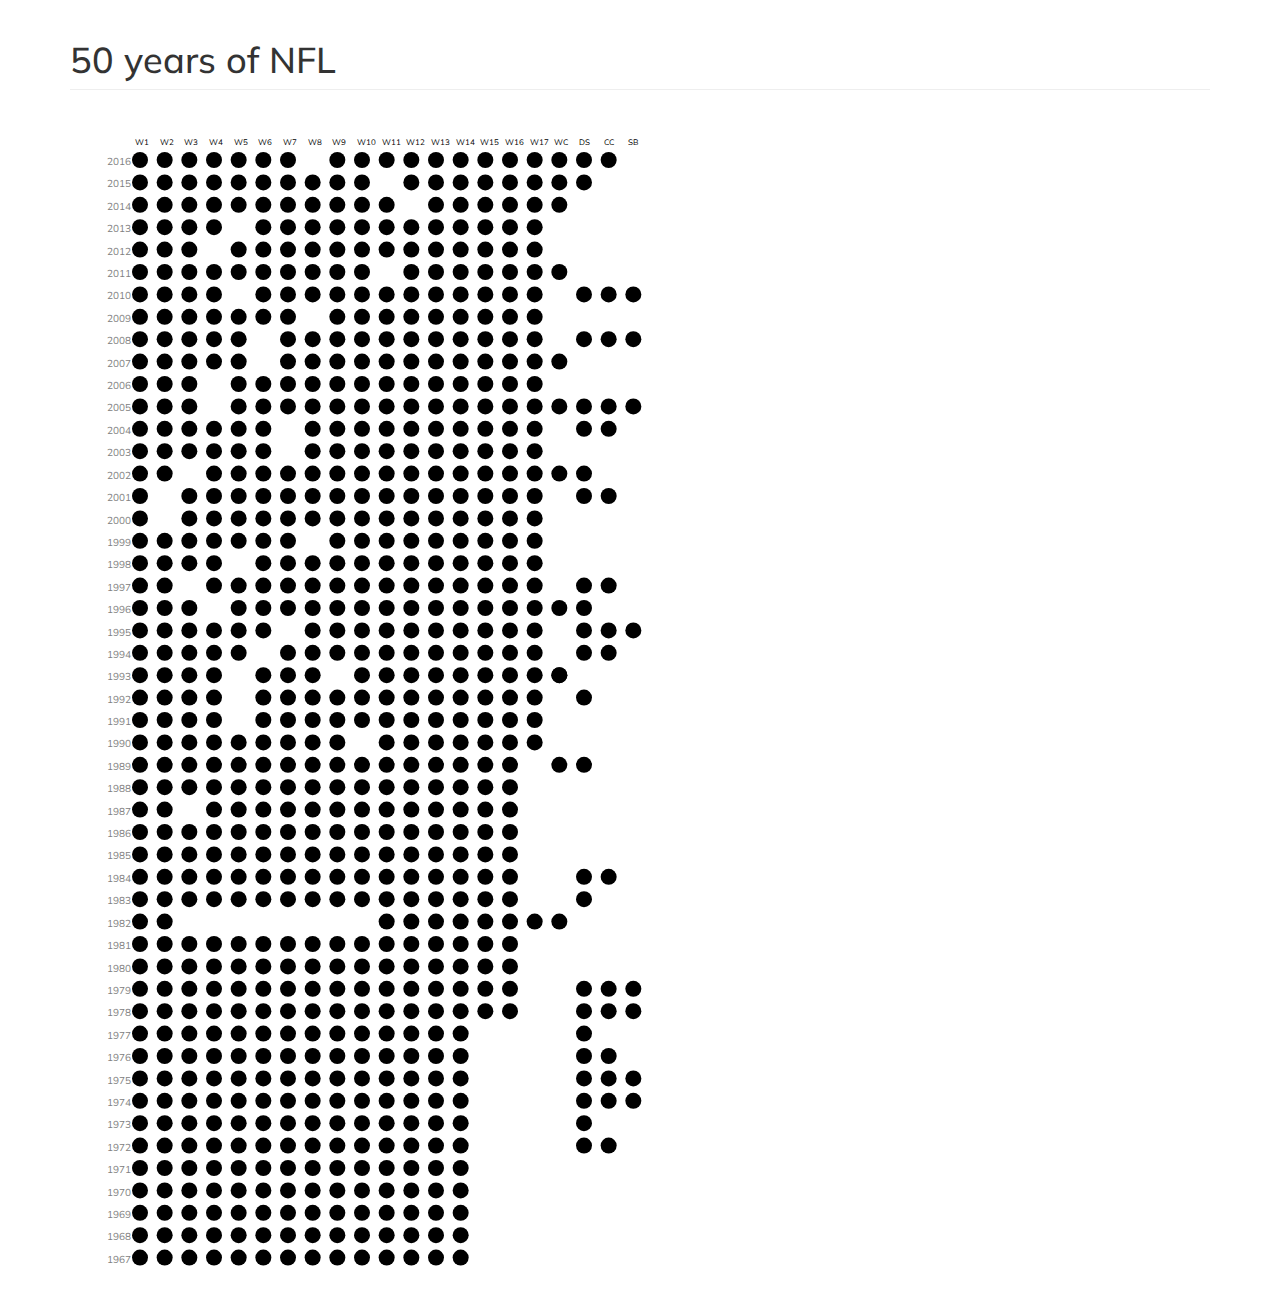
==== index.html @ eb29ddbe "All files" ====
<!DOCTYPE html>
<html>
<head>
    <title>NFL</title>
    <script
  src="https://code.jquery.com/jquery-3.1.1.min.js"
  integrity="sha256-hVVnYaiADRTO2PzUGmuLJr8BLUSjGIZsDYGmIJLv2b8="
  crossorigin="anonymous"></script>
    <script src="js/d3.min.js"></script>
     <script src="https://maxcdn.bootstrapcdn.com/bootstrap/3.3.7/js/bootstrap.min.js"></script>
    <link href="https://maxcdn.bootstrapcdn.com/bootstrap/3.3.7/css/bootstrap.min.css" type="text/css" rel="stylesheet">
    <script src="https://maxcdn.bootstrapcdn.com/bootstrap/3.3.7/js/bootstrap.min.js"></script>
    <script src="js/script.js"></script>
    <link href="css/styles.css" rel="stylesheet" type="text/css">
    <meta name="viewport" content="width=device-width, initial-scale=1">
</head>
<body>
<div class="container">
    <h1 class="page-header" id="glyphicons">50 years of NFL</h1>
    <div id="teamChart1"></div>
</div>
</body>
</html>
---- css/styles.css ----
@import url('https://fonts.googleapis.com/css?family=Muli');

html {
    height: 100%;
}
body {
/*	background-color: #F1F1F1;*/
	font-family: 'Muli', sans-serif;
	margin: 0;
    height: 100%;
}
.sport-pane {
/*    float: left; FIX*/
	max-width: 250px;
	min-width: 200px;
	flex-grow: 1;
	margin: 0;
	background-color: #FFF;
	box-shadow: 0 10px 20px rgba(0,0,0,0.19), 0 6px 6px rgba(0,0,0,0.23);
	z-index: 1;
	padding: 0;
    height: 100%;
}

.sport-pane li {
	list-style: none;
	display: flex;
	align-items: center;
	cursor: pointer;
}
.sport-list {
	padding: 10px;
	border-bottom: 1.5px solid #ccc;
}

.sport-img {
    width: 50px;
	height: 50px;
	border-radius: 50%;
	margin-left: 5px;
}

.sport-list:hover {
	background-color: #DDD;
}

.event-pane {
    position:absolute;
    border:3px solid #ccc;
    background:#333;
    padding:5px;
/*    display:none;*/
    color:#fff;
    box-shadow: 4px 4px 3px rgba(103, 115, 130, 1);
    opacity:0.9
}

.sport-pane div {
    border-bottom: 1.5px solid #ccc;
}
.event-list {
    border-bottom: .5px solid #ddd;
    padding: 10px 10px 10px 30px;
}
.event-list:hover {
    background-color: #eee;
}
/*Circles*/
.players {
    opacity: .9;
/*    clip-path: circle(60px at center);*/
}
/* Charts */
/* Axis */
.yAxis {
    fill: none;
    stroke: none;
}
.yAxis path {
    display: none;
}
.tick line {
    display: none;
}

/* Preview Wrap */

.previewWrap {
    position: absolute;
    border:3px solid #ccc;
    padding:5px;
    box-shadow: 4px 4px 3px rgba(103, 115, 130, 1);
}
.previewWrap::after {
    top: 0;
    left: 0;
    bottom: 0;
    right: 0;
    content: "";
    position:absolute;
    width: 180px;
    height: 100px;
    background-image:url(images/logo.png);
    background-size: 50px;
    background-repeat: no-repeat;
    background-position: bottom right;
    background-color: #fff;
/*    display:none;*/
    color:#777;
    opacity:0.9;
    z-index: -1;   
}


.xAxis text{
    font-size:8px;
}

text{
    font-size:10px;
}
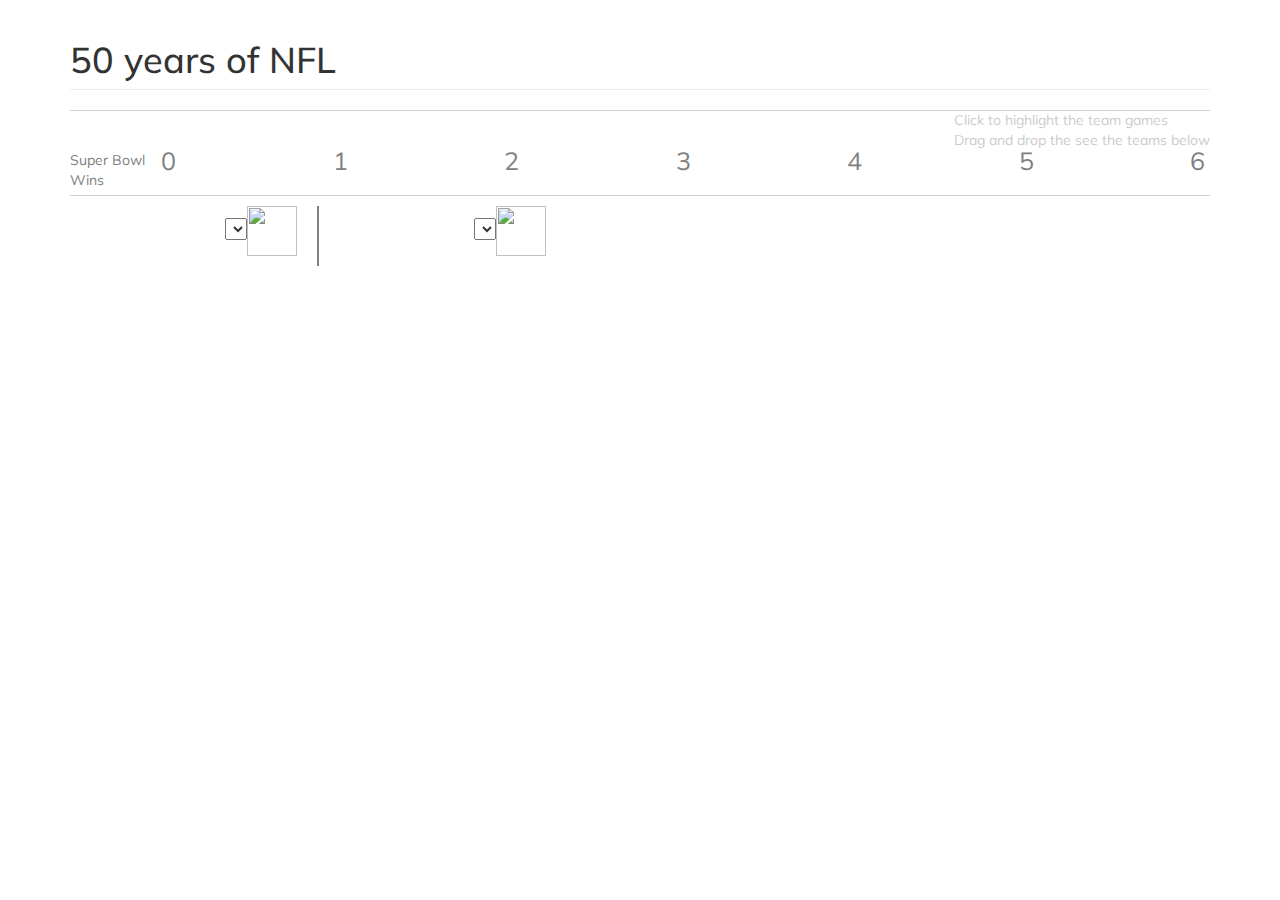
==== commit 2b9c39cf: "pushing style files" ====
--- a/index.html
+++ b/index.html
@@ -11,13 +11,57 @@
     <link href="https://maxcdn.bootstrapcdn.com/bootstrap/3.3.7/css/bootstrap.min.css" type="text/css" rel="stylesheet">
     <script src="https://maxcdn.bootstrapcdn.com/bootstrap/3.3.7/js/bootstrap.min.js"></script>
     <script src="js/script.js"></script>
-    <link href="css/styles.css" rel="stylesheet" type="text/css">
+    <link href="css/styles2.css" rel="stylesheet" type="text/css">
     <meta name="viewport" content="width=device-width, initial-scale=1">
+
+    <link rel="stylesheet" type="text/css" href="jquery-ui.min.css">
+
+<script src="js/jquery-ui.min.js"></script>
+<script src="data/teamColorMap.js"></script>
+<script src="js/top.js"></script>
 </head>
 <body>
+
+<div class="tooltip"></div>
 <div class="container">
     <h1 class="page-header" id="glyphicons">50 years of NFL</h1>
-    <div id="teamChart1"></div>
+    <!--<svg id="legend" width="300" height="70">-->
+        <!--<text x="5" y="15">Oppn League Win %<title>The intensity of the colors indicate how well did the opposition team play during that league</title></text>-->
+        <!--<circle class="win1" r="6" cx="125" cy="10" ><title>A darker green is indicative of a win against a team that performed well during the league</title></circle>-->
+        <!--<circle class="win0" r="6" cx="135" cy="10" ><title>A lighter green is indicative of a win against a team that did not performed well during the league</title></circle>-->
+        <!--<circle class="lost1" r="6" cx="145" cy="10" ><title>A lighter red is indicative of a loss against a team that performed well during the league</title></circle>-->
+        <!--<circle class="lost0" r="6" cx="155" cy="10"><title>A darker red is indicative of a loss against a team that did not performed well during the league</title></circle>-->
+
+        <!--<text x="5" y="35">Game Win/loss Margin<title>The size indicates by how much margin the team won or lost, indicative of the team's performance for a particular game</title></text>-->
+        <!--<circle class="win0" r="5" cx="125" cy="30" ></circle>-->
+        <!--<circle class="win0" r="2" cx="135" cy="30" style="fill:black"></circle>-->
+        <!--<circle class="win0" r="2" cx="140" cy="30" style="fill:black"></circle>-->
+        <!--<circle class="win0" r="12" cx="155" cy="30"></circle>-->
+
+        <!--<text x="5" y="55">Home | Away <title>The stroke indicates whether the team played at home or away</title></text>-->
+        <!--<circle class="win0" r="6" cx="125" cy="50" style="stroke:black;" ></circle>-->
+        <!--<circle class="win0" r="6" cx="155" cy="50" ></circle>-->
+
+
+    <!--</svg>-->
+    <div id='vis'><span>Click to highlight the team games<br>Drag and drop the see the teams below</span></div>
+
+    <div id='row'>
+        <p>
+            Super Bowl<br>
+            Wins
+        </p>
+        <svg width="1200px" height="40px"></svg>
+    </div>
+
+    <!--<div id="team1Drop"> Release to  add team</div>-->
+    <!--<div id="team2Drop"> Release to  add team</div>-->
+
+    <div id="teamChart1" class="showrightBorder"><select id="team1"></select><img class="heading" src=""><h4 ></h4></div>
+
+
+    <div id="teamChart2"> <select id="team2"></select><img class="heading" src=""><h4 ></h4></div>
+
 </div>
 </body>
 </html>--- a/css/styles2.css
+++ b/css/styles2.css
@@ -0,0 +1,298 @@
+@import url('https://fonts.googleapis.com/css?family=Muli');
+
+html {
+    height: 100%;
+}
+body {
+/*	background-color: #F1F1F1;*/
+	font-family: 'Muli', sans-serif;
+	margin: 0;
+    height: 100%;
+}
+.sport-pane {
+/*    float: left; FIX*/
+	max-width: 250px;
+	min-width: 200px;
+	flex-grow: 1;
+	margin: 0;
+	background-color: #FFF;
+	box-shadow: 0 10px 20px rgba(0,0,0,0.19), 0 6px 6px rgba(0,0,0,0.23);
+	z-index: 1;
+	padding: 0;
+    height: 100%;
+}
+
+.sport-pane li {
+	list-style: none;
+	display: flex;
+	align-items: center;
+	cursor: pointer;
+}
+.sport-list {
+	padding: 10px;
+	border-bottom: 1.5px solid #ccc;
+}
+
+.sport-img {
+    width: 50px;
+	height: 50px;
+	border-radius: 50%;
+	margin-left: 5px;
+}
+
+.sport-list:hover {
+	background-color: #DDD;
+}
+
+.event-pane {
+    position:absolute;
+    border:3px solid #ccc;
+    background:#333;
+    padding:5px;
+/*    display:none;*/
+    color:#fff;
+    box-shadow: 4px 4px 3px rgba(103, 115, 130, 1);
+    opacity:0.9
+}
+
+.sport-pane div {
+    border-bottom: 1.5px solid #ccc;
+}
+.event-list {
+    border-bottom: .5px solid #ddd;
+    padding: 10px 10px 10px 30px;
+}
+.event-list:hover {
+    background-color: #eee;
+}
+/*Circles*/
+.players {
+    opacity: .9;
+/*    clip-path: circle(60px at center);*/
+}
+/* Charts */
+/* Axis */
+.yAxis {
+    fill: none;
+    stroke: none;
+}
+.yAxis path {
+    display: none;
+}
+.tick line {
+    display: none;
+}
+
+/* Preview Wrap */
+
+.previewWrap {
+    position: absolute;
+    border:3px solid #ccc;
+    padding:5px;
+    box-shadow: 4px 4px 3px rgba(103, 115, 130, 1);
+}
+.previewWrap::after {
+    top: 0;
+    left: 0;
+    bottom: 0;
+    right: 0;
+    content: "";
+    position:absolute;
+    width: 180px;
+    height: 100px;
+    background-image:url(images/logo.png);
+    background-size: 50px;
+    background-repeat: no-repeat;
+    background-position: bottom right;
+    background-color: #fff;
+/*    display:none;*/
+    color:#777;
+    opacity:0.9;
+    z-index: -1;
+}
+
+
+.xAxis text{
+    font-size:8px;
+}
+
+text{
+    font-size:10px;
+}
+
+.win0{
+    fill:#a6d96a
+
+
+}
+
+.win1{
+     fill:#1a9641
+}
+
+
+
+.lost0{
+     fill:#d7191c
+
+
+}
+
+.lost1{
+    fill:#fdae61
+
+}
+
+.line{
+    stroke:#e0e0e0
+}
+circle{
+    stroke-width: 1px;
+}
+
+.tick{
+    cursor:pointer
+}
+
+.unhighlight{
+
+    opacity:0.2
+}
+
+.clicked{
+
+    opacity:1!important
+}
+
+.highlight{
+
+    opacity:1!important
+}
+
+.unclicked{
+    opacity:0.2
+}
+
+.hover{
+
+    opacity:1!important
+}
+
+.unhover{
+    opacity:0.2;
+}
+
+.unLogoClicked{
+     opacity:0.2;
+}
+
+.unclicked.unLogoClicked{
+    opacity:0.2
+}
+
+
+.LogoClicked{
+     opacity:1!important
+}
+
+.tooltip {
+     position: absolute;
+    /* height: 28px; */
+    pointer-events: none;
+    background: #dadada;
+    padding: 6px;
+    border: 2px solid gray;
+    stroke-width: 2px;
+    opacity: 0;
+    font-weight: bold;
+}
+
+#teamChart1{
+    float: left;
+    margin: 0 5px;
+     padding-right: 20px;
+}
+
+#teamChart1.showrightBorder{
+     border-right: 2px solid gray;
+}
+
+@media (min-width: 1200px)
+.container{
+    width:1200px;
+}
+
+select{
+    margin-left: 150px;
+}
+
+#vis{
+       border-bottom: 1px solid #d2d2d2;
+    margin-bottom: 10px;
+}
+
+#row text{
+    font-size:25px;
+    fill:gray
+}
+
+.node{
+    opacity:0.3
+    }
+
+
+img{
+    height: 50px;
+    width: 50px;
+
+}
+
+#team1Drop{
+
+position:absolute;
+background:gray;
+
+}
+
+.border-team {
+  border: thick solid gold;
+}
+
+#teamChart2{
+    float: left;
+
+}
+
+#row{
+    border-bottom: 1px solid #d2d2d2;
+    margin-bottom:10px;
+    color:gray;
+}
+
+p{
+    margin: 0;
+    position: absolute;
+}
+
+.black{
+    fill:black;
+    stroke: #6b6b6b;
+}
+
+#vis span{
+   float: right;
+   color:#ccc
+}
+
+#legend{
+    float: right;
+    margin-top: -100px;
+    right: 0;
+    position: absolute;
+}
+
+.big{
+    width:80px;
+    height:80px;
+    opacity:0.3
+}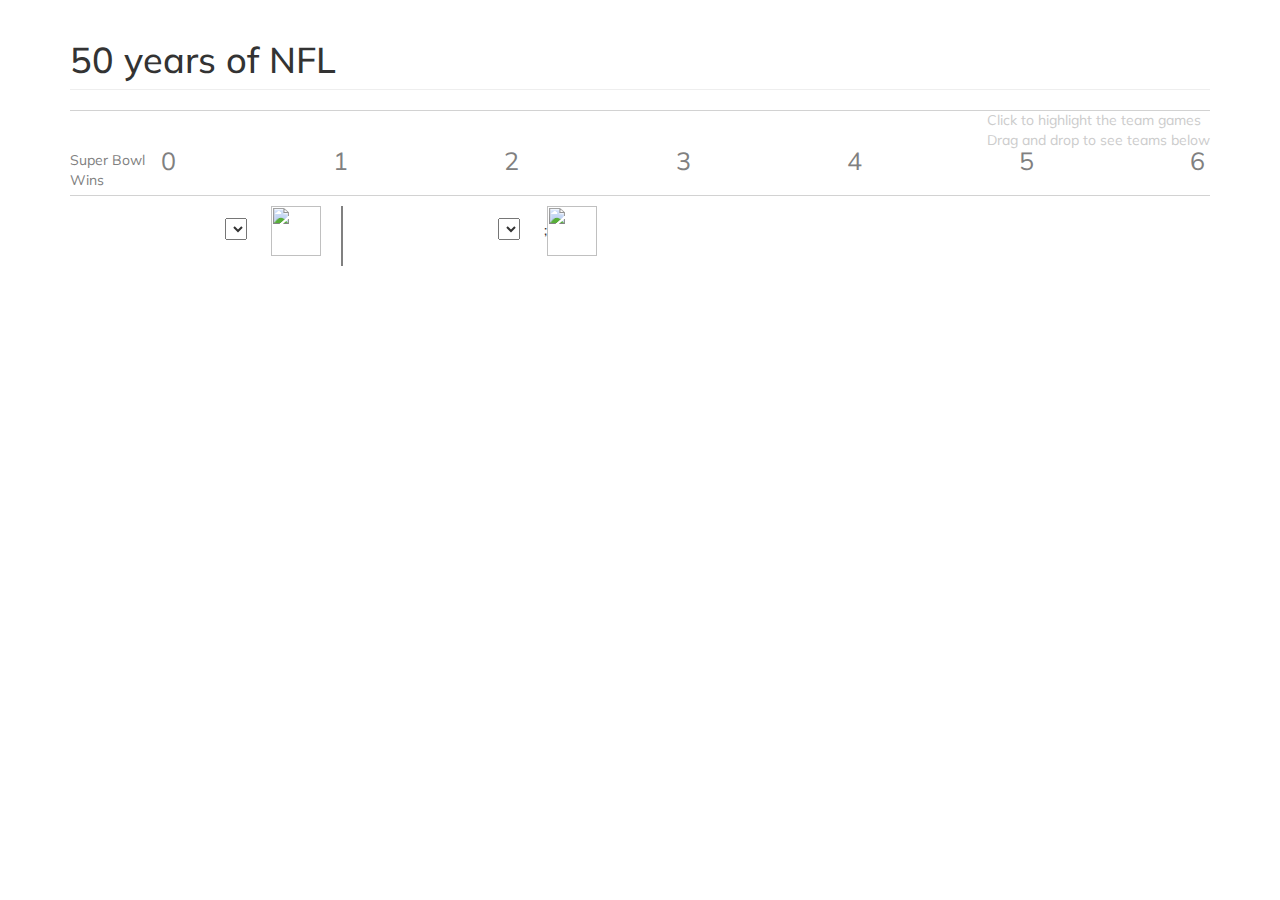
==== commit a989a0b1: "pushing space and fixing typo" ====
--- a/index.html
+++ b/index.html
@@ -44,7 +44,7 @@
 
 
     <!--</svg>-->
-    <div id='vis'><span>Click to highlight the team games<br>Drag and drop the see the teams below</span></div>
+    <div id='vis'><span>Click to highlight the team games<br>Drag and drop to see teams below</span></div>
 
     <div id='row'>
         <p>
@@ -57,10 +57,10 @@
     <!--<div id="team1Drop"> Release to  add team</div>-->
     <!--<div id="team2Drop"> Release to  add team</div>-->
 
-    <div id="teamChart1" class="showrightBorder"><select id="team1"></select><img class="heading" src=""><h4 ></h4></div>
+    <div id="teamChart1" class="showrightBorder"><select id="team1"></select>&nbsp;&nbsp;&nbsp;&nbsp;&nbsp;&nbsp;<img class="heading" src=""><h4 ></h4></div>
 
 
-    <div id="teamChart2"> <select id="team2"></select><img class="heading" src=""><h4 ></h4></div>
+    <div id="teamChart2"> <select id="team2"></select>&nbsp;&nbsp;&nbsp;&nbsp;&nbsp;&nbsp;;<img class="heading" src=""><h4 ></h4></div>
 
 </div>
 </body>
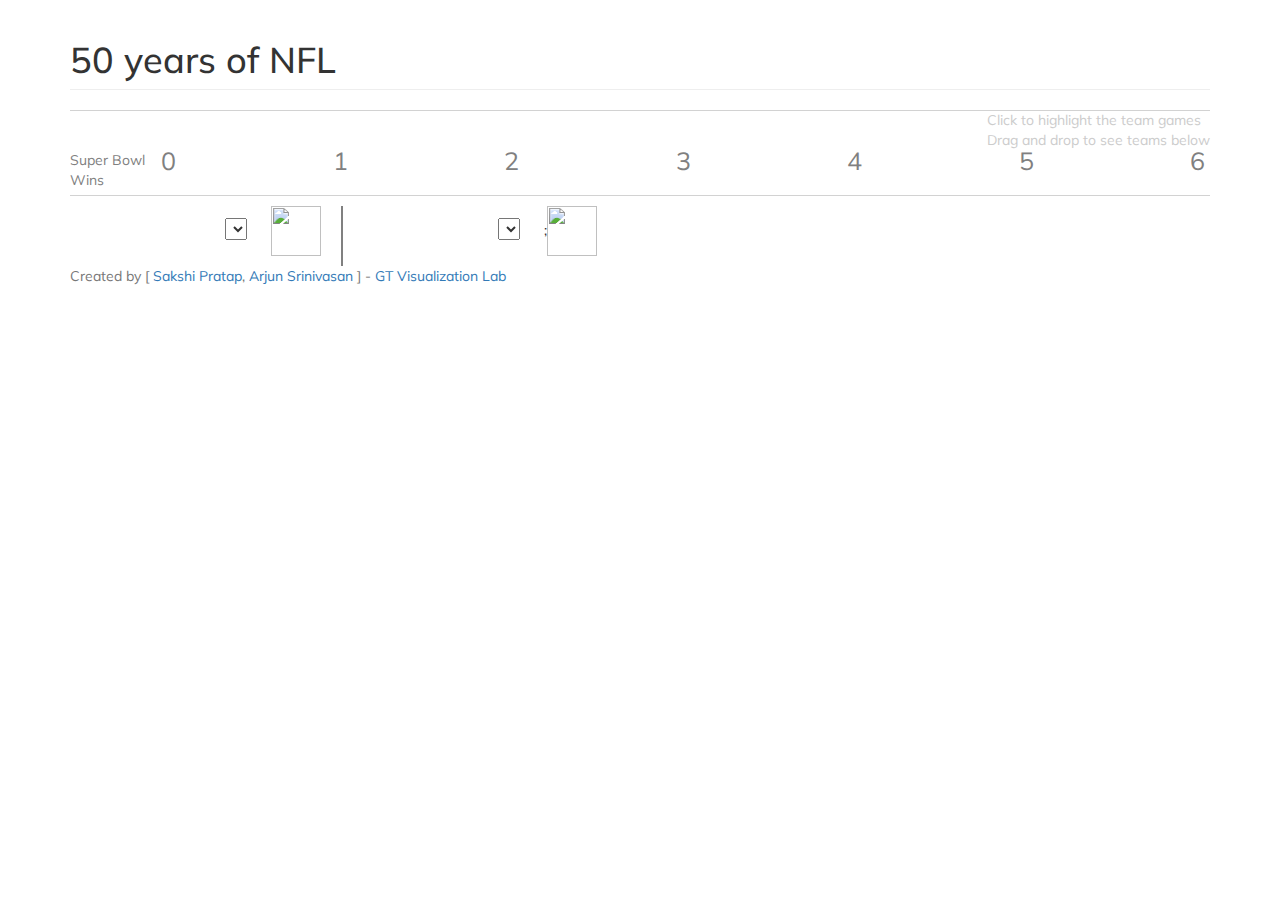
==== commit 1e904049: "pushing season win/loss map" ====
--- a/index.html
+++ b/index.html
@@ -18,6 +18,7 @@
 
 <script src="js/jquery-ui.min.js"></script>
 <script src="data/teamColorMap.js"></script>
+<script src="data/seasonWinLossMap.js"></script>
 <script src="js/top.js"></script>
 </head>
 <body>
@@ -63,5 +64,16 @@
     <div id="teamChart2"> <select id="team2"></select>&nbsp;&nbsp;&nbsp;&nbsp;&nbsp;&nbsp;;<img class="heading" src=""><h4 ></h4></div>
 
 </div>
+
+
+<div class="container">
+  <footer class="footer">
+    <div class="text-muted"> Created by [
+         <a href="//sakshi-23.github.io">Sakshi Pratap</a>,
+         <a href="//arjun010.github.io/">Arjun Srinivasan</a> ] -
+         <a href="//vis.gatech.edu/">GT Visualization Lab</a>
+
+    </div>
+
 </body>
 </html>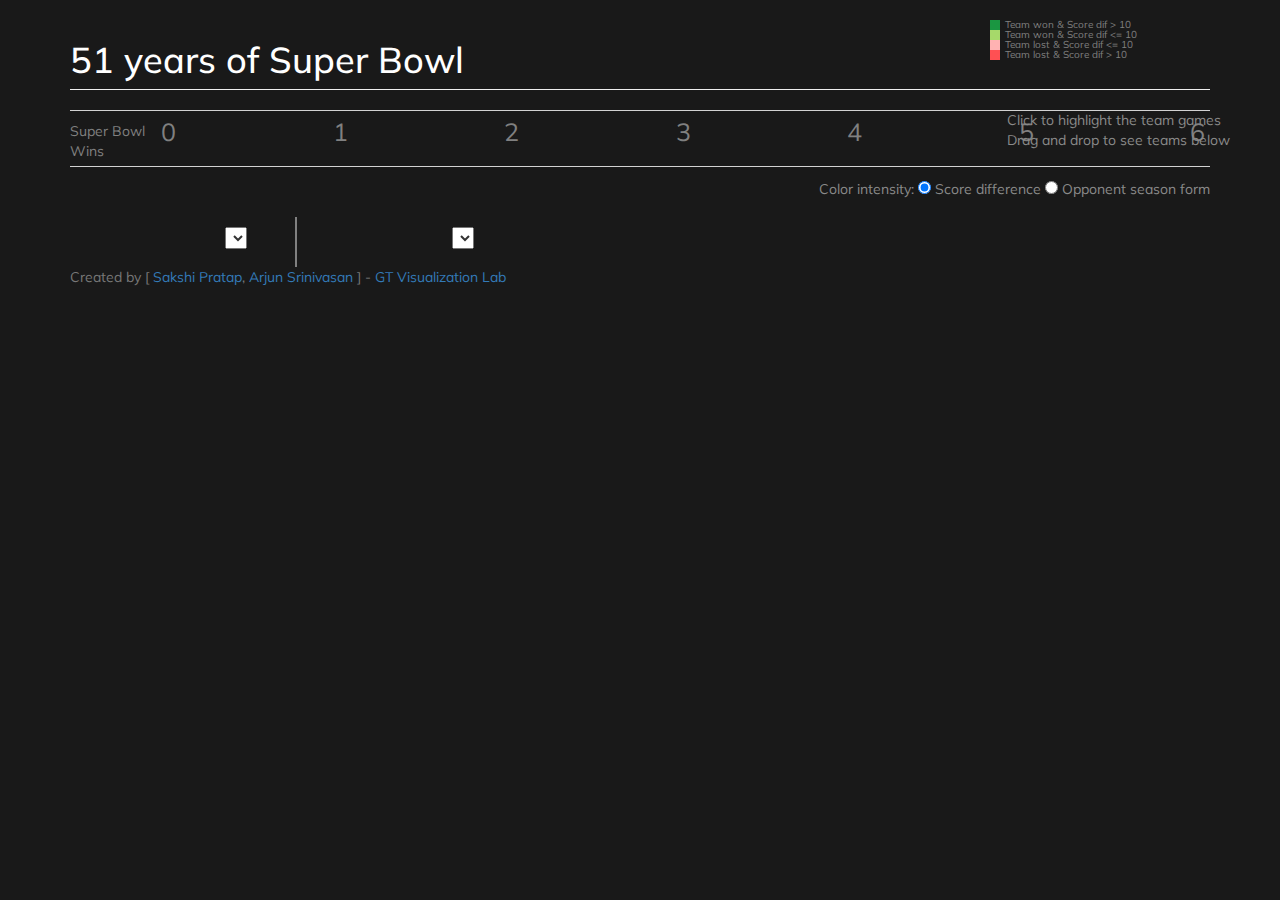
==== commit 421a5238: "All changes" ====
--- a/index.html
+++ b/index.html
@@ -10,8 +10,8 @@
      <script src="https://maxcdn.bootstrapcdn.com/bootstrap/3.3.7/js/bootstrap.min.js"></script>
     <link href="https://maxcdn.bootstrapcdn.com/bootstrap/3.3.7/css/bootstrap.min.css" type="text/css" rel="stylesheet">
     <script src="https://maxcdn.bootstrapcdn.com/bootstrap/3.3.7/js/bootstrap.min.js"></script>
-    <script src="js/script.js"></script>
-    <link href="css/styles2.css" rel="stylesheet" type="text/css">
+    <script src="js/script2.js"></script>
+    <link href="css/styles.css" rel="stylesheet" type="text/css">
     <meta name="viewport" content="width=device-width, initial-scale=1">
 
     <link rel="stylesheet" type="text/css" href="jquery-ui.min.css">
@@ -19,52 +19,74 @@
 <script src="js/jquery-ui.min.js"></script>
 <script src="data/teamColorMap.js"></script>
 <script src="data/seasonWinLossMap.js"></script>
-<script src="js/top.js"></script>
+<script src="js/top2.js"></script>
 </head>
-<body>
+<body style="background: #191919;">
+
 
 <div class="tooltip"></div>
 <div class="container">
-    <h1 class="page-header" id="glyphicons">50 years of NFL</h1>
-    <!--<svg id="legend" width="300" height="70">-->
-        <!--<text x="5" y="15">Oppn League Win %<title>The intensity of the colors indicate how well did the opposition team play during that league</title></text>-->
-        <!--<circle class="win1" r="6" cx="125" cy="10" ><title>A darker green is indicative of a win against a team that performed well during the league</title></circle>-->
-        <!--<circle class="win0" r="6" cx="135" cy="10" ><title>A lighter green is indicative of a win against a team that did not performed well during the league</title></circle>-->
-        <!--<circle class="lost1" r="6" cx="145" cy="10" ><title>A lighter red is indicative of a loss against a team that performed well during the league</title></circle>-->
-        <!--<circle class="lost0" r="6" cx="155" cy="10"><title>A darker red is indicative of a loss against a team that did not performed well during the league</title></circle>-->
+    <h1 class="page-header" id="glyphicons" style="color:white;">51 years of Super Bowl</h1>
+    <svg class="legend" id="legend1" width="300" height="70">
+        <text fill="gray" x="25" y="18">Team won & Oppn won > 50% games</text>
+        <text fill="gray" x="25" y="28">Team won & Oppn won <= 50% games</text>
+        <text fill="gray" x="25" y="38">Team lost & Oppn won > 50% games</text>
+        <text fill="gray" x="25" y="48">Team lost & Oppn won <= 50% games</text>
+         <rect class="win1" width="10" height="10" x="10" y="10" style="stroke-width: 2px;"></rect>
+        <rect class="win0" width="10" height="10" x="10" y="20" style="stroke-width: 2px;"></rect>
+        <rect class="lost1" width="10" height="10" x="10" y="30" style="stroke-width: 2px;"></rect>
+        <rect class="lost0" width="10" height="10" x="10" y="40" style="stroke-width: 2px;"></rect>
 
-        <!--<text x="5" y="35">Game Win/loss Margin<title>The size indicates by how much margin the team won or lost, indicative of the team's performance for a particular game</title></text>-->
-        <!--<circle class="win0" r="5" cx="125" cy="30" ></circle>-->
-        <!--<circle class="win0" r="2" cx="135" cy="30" style="fill:black"></circle>-->
-        <!--<circle class="win0" r="2" cx="140" cy="30" style="fill:black"></circle>-->
-        <!--<circle class="win0" r="12" cx="155" cy="30"></circle>-->
+    </svg>
 
-        <!--<text x="5" y="55">Home | Away <title>The stroke indicates whether the team played at home or away</title></text>-->
-        <!--<circle class="win0" r="6" cx="125" cy="50" style="stroke:black;" ></circle>-->
-        <!--<circle class="win0" r="6" cx="155" cy="50" ></circle>-->
+    <svg  class="legend"  id="legend2" width="300" height="70">
+        <text fill="gray" x="25" y="18">Team won & Score dif > 10</text>
+        <text fill="gray" x="25" y="28">Team won & Score dif <= 10</text>
+        <text fill="gray" x="25" y="38">Team lost & Score dif <= 10</text>
+        <text fill="gray" x="25" y="48">Team lost & Score dif > 10</text>
+         <rect class="win1" width="10" height="10" x="10" y="10" style="stroke-width: 2px;"></rect>
+        <rect class="win0" width="10" height="10" x="10" y="20" style="stroke-width: 2px;"></rect>
+        <rect class="lost1" width="10" height="10" x="10" y="30" style="stroke-width: 2px;"></rect>
+        <rect class="lost0" width="10" height="10" x="10" y="40" style="stroke-width: 2px;"></rect>
 
-
-    <!--</svg>-->
+    </svg>
     <div id='vis'><span>Click to highlight the team games<br>Drag and drop to see teams below</span></div>
 
-    <div id='row'>
-        <p>
-            Super Bowl<br>
-            Wins
-        </p>
+     <div id='row'>
+         <p>
+             Super Bowl<br>
+             Wins
+         </p>
         <svg width="1200px" height="40px"></svg>
+     </div>
+    <div style="float: right;color:#8a8a8a;">
+        Color intensity: <input checked="checked"  type="radio" name="colorAttr" value="scoreDiff" title="The absolute score difference between the teams for that game"> Score difference <input type="radio" name="colorAttr" value="oppQuality" title="How well did the opponent perform that season?"> Opponent season form
     </div>
+    <br><br>
+
 
     <!--<div id="team1Drop"> Release to  add team</div>-->
     <!--<div id="team2Drop"> Release to  add team</div>-->
 
-    <div id="teamChart1" class="showrightBorder"><select id="team1"></select>&nbsp;&nbsp;&nbsp;&nbsp;&nbsp;&nbsp;<img class="heading" src=""><h4 ></h4></div>
+    <div id="teamChart1" class="showrightBorder">
+        <div>
+            <select id="team1"></select>&nbsp;&nbsp;&nbsp;&nbsp;&nbsp;&nbsp;
+            <span class="img-holder"><img class="heading" src=""></span>
+        </div>
+    </div>
 
 
-    <div id="teamChart2"> <select id="team2"></select>&nbsp;&nbsp;&nbsp;&nbsp;&nbsp;&nbsp;;<img class="heading" src=""><h4 ></h4></div>
+    <div id="teamChart2">
+        <div>
+            <select id="team2"></select>&nbsp;&nbsp;&nbsp;&nbsp;&nbsp;&nbsp;
+            <span class="img-holder"><img class="heading" src=""></span>
+        </div>
+    </div>
+
+
+
 
 </div>
-
 
 <div class="container">
   <footer class="footer">
@@ -75,5 +97,10 @@
 
     </div>
 
+
+</footer>
+</div>
+
+
 </body>
 </html>--- a/css/styles.css
+++ b/css/styles.css
@@ -0,0 +1,342 @@
+@import url('https://fonts.googleapis.com/css?family=Muli');
+
+html {
+    height: 100%;
+}
+body {
+/*	background-color: #F1F1F1;*/
+	font-family: 'Muli', sans-serif;
+	margin: 0;
+    height: 100%;
+}
+.sport-pane {
+/*    float: left; FIX*/
+	max-width: 250px;
+	min-width: 200px;
+	flex-grow: 1;
+	margin: 0;
+	background-color: #FFF;
+	box-shadow: 0 10px 20px rgba(0,0,0,0.19), 0 6px 6px rgba(0,0,0,0.23);
+	z-index: 1;
+	padding: 0;
+    height: 100%;
+}
+
+.sport-pane li {
+	list-style: none;
+	display: flex;
+	align-items: center;
+	cursor: pointer;
+}
+.sport-list {
+	padding: 10px;
+	border-bottom: 1.5px solid #ccc;
+}
+
+.sport-img {
+    width: 50px;
+	height: 50px;
+	border-radius: 50%;
+	margin-left: 5px;
+}
+
+.sport-list:hover {
+	background-color: #DDD;
+}
+
+.event-pane {
+    position:absolute;
+    border:3px solid #ccc;
+    background:#333;
+    padding:5px;
+/*    display:none;*/
+    color:#fff;
+    box-shadow: 4px 4px 3px rgba(103, 115, 130, 1);
+    opacity:0.9
+}
+
+.sport-pane div {
+    border-bottom: 1.5px solid #ccc;
+}
+.event-list {
+    border-bottom: .5px solid #ddd;
+    padding: 10px 10px 10px 30px;
+}
+.event-list:hover {
+    background-color: #eee;
+}
+/*Circles*/
+.players {
+    opacity: .9;
+/*    clip-path: circle(60px at center);*/
+}
+/* Charts */
+/* Axis */
+.yAxis {
+    fill: none;
+    stroke: none;
+}
+.yAxis path {
+    display: none;
+}
+.tick line {
+    display: none;
+}
+
+/* Preview Wrap */
+
+.previewWrap {
+    position: absolute;
+    border:3px solid #ccc;
+    padding:5px;
+    box-shadow: 4px 4px 3px rgba(103, 115, 130, 1);
+}
+.previewWrap::after {
+    top: 0;
+    left: 0;
+    bottom: 0;
+    right: 0;
+    content: "";
+    position:absolute;
+    width: 180px;
+    height: 100px;
+    background-image:url(images/logo.png);
+    background-size: 50px;
+    background-repeat: no-repeat;
+    background-position: bottom right;
+    background-color: #fff;
+/*    display:none;*/
+    color:#777;
+    opacity:0.9;
+    z-index: -1;   
+}
+
+
+.xAxis text{
+    font-size:8px;
+}
+
+text{
+    font-size:10px;
+}
+
+.win0{
+    fill:#a6d96a
+}
+
+.win1{
+     fill:#1a9641
+}
+
+.draw{
+    /*fill:#fdae61*/
+    /*fill: #fec44f;*/
+    fill:#D9D9D9;
+}
+
+.yetToPlay{
+    fill: #191919;
+    stroke: gold;
+}
+
+.lost0{
+/*fill:#fdae61
+     fill:#d7191c*/
+     fill: #ff5053;
+}
+
+.lost1{
+    /*fill:#fdae61*/
+    fill:#ffb2b2
+}
+
+.line{
+    stroke:#e0e0e0;
+    stroke-width:0.3px;
+}
+circle{
+    stroke-width: 1px;
+}
+
+.tick{
+    cursor:pointer
+}
+
+.tick text{
+    fill:white;
+}
+
+.unhighlight{
+
+    opacity:0.2
+}
+
+.clicked{
+
+    opacity:1!important
+}
+
+.highlight{
+
+    opacity:1!important
+}
+
+.unclicked{
+    opacity:0.2
+}
+
+.hover{
+
+    opacity:1!important
+}
+
+.unhover{
+    opacity:0.2;
+}
+
+.unLogoClicked{
+     opacity:0.2;
+}
+
+.unclicked.unLogoClicked{
+    opacity:0.2
+}
+
+
+.LogoClicked{
+     opacity:1!important
+}
+
+.tooltip {
+     position: absolute;
+    /* height: 28px; */
+    pointer-events: none;
+    background: #dadada;
+    padding: 6px;
+    border: 2px solid gray;
+    stroke-width: 2px;
+    opacity: 0;
+    font-weight: bold;
+}
+
+#teamChart1{
+    float: left;
+    margin: 0 5px;
+     padding-right: 20px;
+}
+
+#teamChart1.showrightBorder{
+     border-right: 2px solid gray;
+}
+
+@media (min-width: 1200px)
+.container{
+    width:1200px;
+}
+
+select{
+    margin-left: 150px;
+    display: block;
+    float: left;
+    margin-top: 10px;
+}
+
+#vis{
+       border-bottom: 1px solid #d2d2d2;
+    margin-bottom: 10px;
+}
+
+#row text{
+    font-size:25px;
+    fill:gray
+}
+
+.node{
+    opacity:0.3
+    }
+
+
+img{
+
+    width: 50px;
+
+}
+
+.img-holder{
+
+    height: 50px;
+    display: inline-block;
+}
+
+#team1Drop{
+
+position:absolute;
+background:gray;
+
+}
+
+.border-team {
+  border: thick solid gold;
+}
+
+#teamChart2{
+    float: left;
+
+}
+
+#row{
+    border-bottom: 1px solid #d2d2d2;
+    margin-bottom:10px;
+    color:gray;
+}
+
+p{
+    margin: 0;
+    position: absolute;
+}
+
+
+.black{
+    fill:black;
+    stroke: #6b6b6b;
+}
+
+#vis span{
+       float: right;
+    color: #8a8a8a;
+    position: absolute;
+    right: 50px;
+}
+
+.legend{
+    float: right;
+    margin-top: -100px;
+    right: 0;
+    position: absolute;
+}
+
+.big{
+    width:80px;
+    height:80px;
+    opacity:0.3
+}
+
+.playoffLabel{
+    fill: white;
+}
+
+.weekTickText{
+    fill:white;
+}
+
+    .weekTickText.superbowl{
+        fill:gold;
+    }
+
+
+
+
+
+     #legend1{
+    display:none
+    }